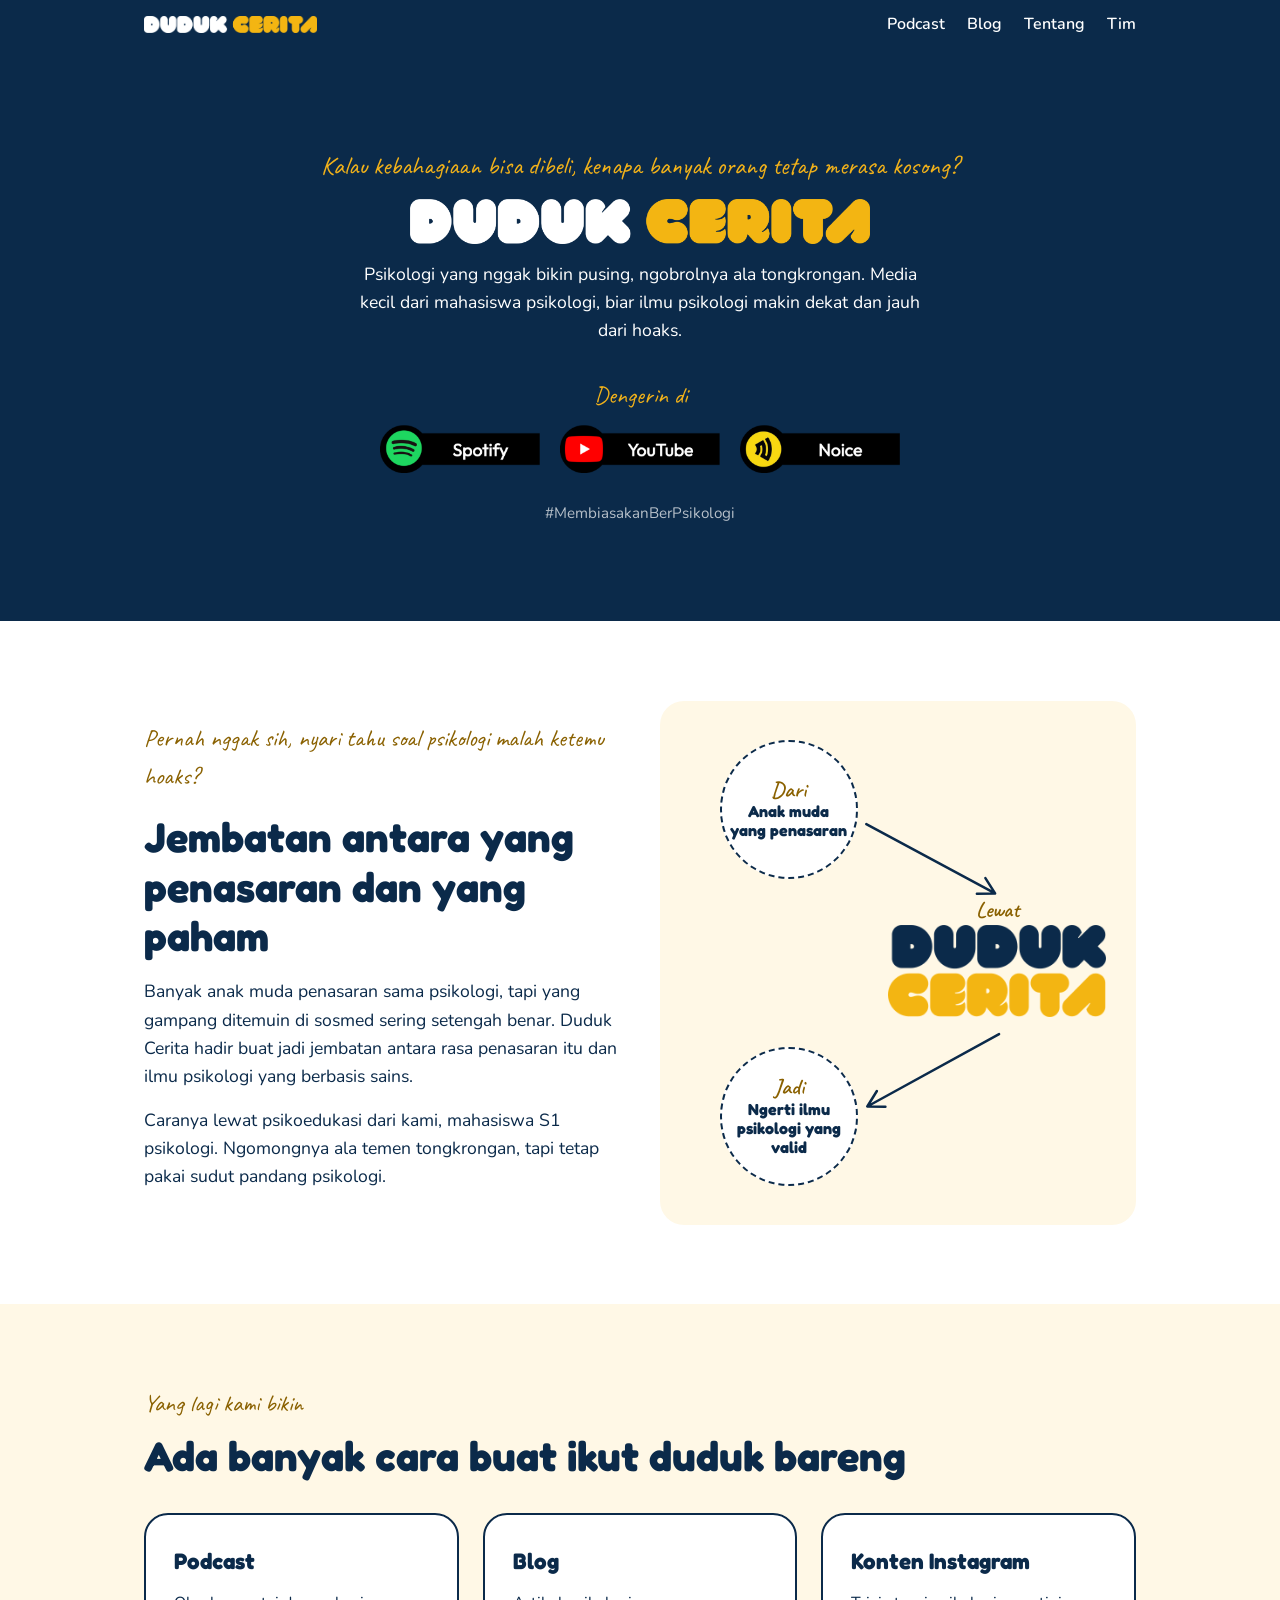
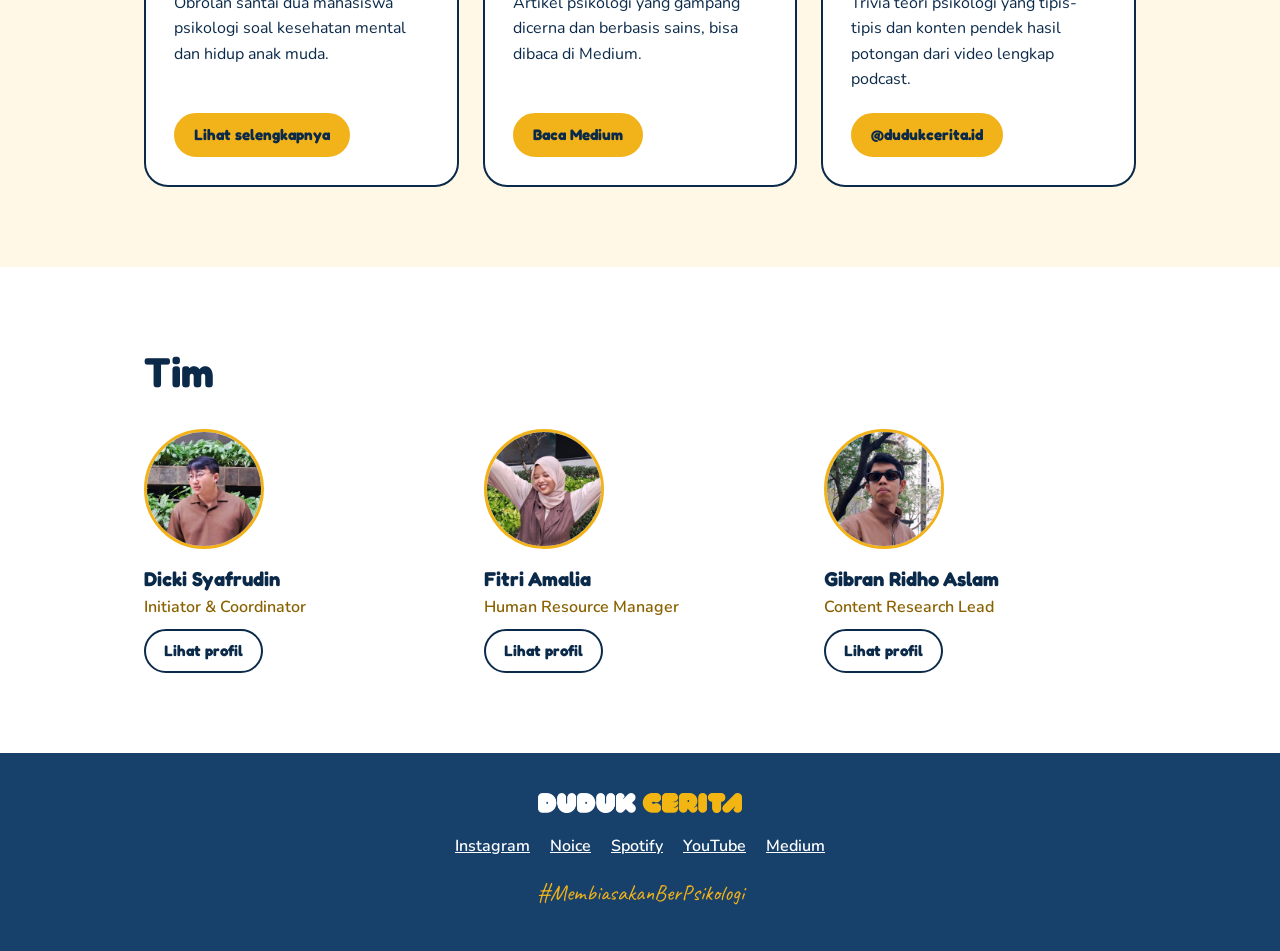
==== index.html @ e629bb5b "Add files via upload" ====
<!DOCTYPE html>
<html lang="id">
<head>
<meta charset="UTF-8">
<meta name="viewport" content="width=device-width, initial-scale=1">
<!-- EDIT: judul tab & deskripsi buat Google -->
<title>Duduk Cerita | Psikologi ala Tongkrongan</title>
<meta name="description" content="Media kecil dari mahasiswa psikologi. Podcast, tulisan, dan konten biar psikologi makin dekat dan jauh dari hoaks.">
<link href="https://fonts.googleapis.com/css2?family=Fredoka:wght@500;700&family=Nunito:wght@400;600&family=Caveat:wght@600&display=swap" rel="stylesheet">
<link rel="stylesheet" href="style.css">
</head>
<body>

<header class="nav">
  <div class="wadah">
    <a class="logo" href="index.html"><img src="assets/logo-nav.png" alt="Duduk Cerita"></a>
    <ul>
      <li><a href="podcast.html">Podcast</a></li>
      <li><a href="blog.html">Blog</a></li>
      <li><a href="index.html#tentang">Tentang</a></li>
      <li><a href="tim.html">Tim</a></li>
    </ul>
  </div>
</header>

<section class="hero" id="atas">
  <!-- EDIT: pertanyaan pancingan -->
  <p class="pancingan">Kalau kebahagiaan bisa dibeli, kenapa banyak orang tetap merasa kosong?</p>
  <!-- EDIT: judul -->
  <h1><img src="assets/logo-nav.png" alt="Duduk Cerita"></h1>
  <!-- EDIT: deskripsi -->
  <p class="deskripsi">Psikologi yang nggak bikin pusing, ngobrolnya ala tongkrongan. Media kecil dari mahasiswa psikologi, biar ilmu psikologi makin dekat dan jauh dari hoaks.</p>
  <!-- EDIT: link platform podcast (ganti href kalau ada yang berubah) -->
  <p class="dengerin">Dengerin di</p>
  <div class="platform">
    <a href="https://open.spotify.com/show/5ro07TWW1B1qlpnfPcXH9s" target="_blank" rel="noopener" aria-label="Dengerin di Spotify"><img src="assets/badge-spotify.png" alt="Spotify"></a>
    <a href="https://www.youtube.com/@dudukceritaid" target="_blank" rel="noopener" aria-label="Nonton di YouTube"><img src="assets/badge-youtube.png" alt="YouTube"></a>
    <a href="https://open.noice.id/catalog/bb728cef-943c-4de5-a036-f1ba72d7c10d" target="_blank" rel="noopener" aria-label="Dengerin di Noice"><img src="assets/badge-noice.png" alt="Noice"></a>
  </div>
  <div class="hashtag">#MembiasakanBerPsikologi</div>
</section>

<section class="tentang" id="tentang">
  <div class="wadah isi">
    <div class="teks">
      <!-- EDIT: kalimat pancingan -->
      <p class="catatan">Pernah nggak sih, nyari tahu soal psikologi malah ketemu hoaks?</p>
      <h2>Jembatan antara yang penasaran dan yang paham</h2>
      <!-- EDIT: misi, ubah sesuka lu -->
      <p>Banyak anak muda penasaran sama psikologi, tapi yang gampang ditemuin di sosmed sering setengah benar. Duduk Cerita hadir buat jadi jembatan antara rasa penasaran itu dan ilmu psikologi yang berbasis sains.</p>
      <p>Caranya lewat psikoedukasi dari kami, mahasiswa S1 psikologi. Ngomongnya ala temen tongkrongan, tapi tetap pakai sudut pandang psikologi.</p>
    </div>
    <!-- EDIT: isi tiap kotak boleh diubah -->
    <div class="jembatan">
      <div class="diagram">
        <!-- panah: jangan diubah kecuali paham SVG -->
        <svg class="panah" viewBox="0 0 440 480" aria-hidden="true">
          <path d="M188 100 L318 170 M299.6 170.3 L318 170 L308.2 154.5"/>
          <path d="M322 312 L189 385 M198.7 369.4 L189 385 L207.3 385.2"/>
        </svg>
        <p class="satu"><small>Dari</small>Anak muda yang penasaran</p>
        <div class="tengah">
          <small>Lewat</small>
          <!-- EDIT: logo 2 baris (assets/logo-tumpuk.png) -->
          <img src="assets/logo-tumpuk.png" alt="Duduk Cerita">
        </div>
        <p class="tiga"><small>Jadi</small>Ngerti ilmu psikologi yang valid</p>
      </div>
    </div>
  </div>
</section>

<section class="produk" id="produk">
  <div class="wadah">
    <p class="catatan">Yang lagi kami bikin</p>
    <h2>Ada banyak cara buat ikut duduk bareng</h2>
    <div class="kartu-grid">
      <article class="kartu">
        <h3>Podcast</h3>
        <!-- EDIT: deskripsi podcast -->
        <p>Obrolan santai dua mahasiswa psikologi soal kesehatan mental dan hidup anak muda.</p>
        <div class="aksi"><a class="btn isi kecil" href="podcast.html">Lihat selengkapnya</a></div>
      </article>
      <article class="kartu">
        <h3>Blog</h3>
        <!-- EDIT: deskripsi blog -->
        <p>Artikel psikologi yang gampang dicerna dan berbasis sains, bisa dibaca di Medium.</p>
        <div class="aksi"><a class="btn isi kecil" href="https://medium.com/" target="_blank" rel="noopener">Baca Medium</a></div>
      </article>
      <article class="kartu">
        <h3>Konten Instagram</h3>
        <!-- EDIT: deskripsi IG -->
        <p>Trivia teori psikologi yang tipis-tipis dan konten pendek hasil potongan dari video lengkap podcast.</p>
        <div class="aksi"><a class="btn isi kecil" href="https://instagram.com/dudukcerita.id" target="_blank" rel="noopener">@dudukcerita.id</a></div>
      </article>
    </div>
  </div>
</section>

<section id="tim">
  <div class="wadah">
    <h2>Tim</h2>
    <div class="tim-grid">
      <!-- EDIT: satu blok = satu orang. Foto: assets/foto-dicki.jpg -->
      <article class="orang">
        <div class="foto"><img src="assets/foto-dicki.jpg" alt="Dicki Syafrudin" width="600" height="600"></div>
        <h3>Dicki Syafrudin</h3>
        <p class="posisi">Initiator &amp; Coordinator</p>
        <a class="btn kecil" href="Tim-Dicki.html">Lihat profil</a>
      </article>

      <!-- EDIT: satu blok = satu orang. Foto: assets/foto-fitri.jpg -->
      <article class="orang">
        <div class="foto"><img src="assets/foto-fitri.jpg" alt="Fitri Amalia" width="600" height="600"></div>
        <h3>Fitri Amalia</h3>
        <p class="posisi">Human Resource Manager</p>
        <a class="btn kecil" href="Tim-Fitri.html">Lihat profil</a>
      </article>

      <!-- EDIT: satu blok = satu orang. Foto: assets/foto-gibran.jpg -->
      <article class="orang">
        <div class="foto"><img src="assets/foto-gibran.jpg" alt="Gibran Ridho Aslam" width="600" height="600"></div>
        <h3>Gibran Ridho Aslam</h3>
        <p class="posisi">Content Research Lead</p>
        <a class="btn kecil" href="Tim-Gibran.html">Lihat profil</a>
      </article>
    </div>
  </div>
</section>

<!-- Footer: sama di semua halaman -->
<footer>
  <a class="logo" href="index.html"><img src="assets/logo-nav.png" alt="Duduk Cerita"></a>
  <div class="sosmed">
    <a href="https://instagram.com/dudukcerita.id" target="_blank" rel="noopener">Instagram</a>
    <a href="https://open.noice.id/catalog/bb728cef-943c-4de5-a036-f1ba72d7c10d" target="_blank" rel="noopener">Noice</a>
    <a href="https://open.spotify.com/show/5ro07TWW1B1qlpnfPcXH9s" target="_blank" rel="noopener">Spotify</a>
    <a href="https://www.youtube.com/@dudukceritaid" target="_blank" rel="noopener">YouTube</a>
    <a href="https://medium.com/" target="_blank" rel="noopener">Medium</a>
  </div>
  <div class="hashtag">#MembiasakanBerPsikologi</div>
</footer>
</body>
</html>
---- style.css ----
/* ===== WARNA & FONT: ganti di sini aja, berlaku buat semua halaman ===== */
:root {
  --kuning: #F2B21A;
  --navy: #0B2A4A;
  --putih: #ffffff;
  --krem: #FFF8E6;
  --navy-lembut: #17406b;
  --font-judul: 'Fredoka', sans-serif;
  --font-isi: 'Nunito', sans-serif;
  --font-tulisan: 'Caveat', cursive;
}
* { box-sizing: border-box; }
html { scroll-behavior: smooth; scroll-padding-top: 72px; }
body { margin: 0; font-family: var(--font-isi); color: var(--navy); line-height: 1.6; }
img { max-width: 100%; display: block; }
a:focus-visible { outline: 3px solid var(--kuning); outline-offset: 3px; }
.wadah { max-width: 1040px; margin: 0 auto; padding: 0 24px; }
section { padding: 80px 0; }
h2 { font-family: var(--font-judul); font-size: clamp(1.8rem, 5vw, 2.6rem); line-height: 1.2; margin: 0 0 16px; }
.catatan { font-family: var(--font-tulisan); font-size: 1.5rem; color: #8a6100; margin: 0 0 8px; }
.btn { display: inline-block; font-family: var(--font-judul); font-weight: 700; padding: 12px 26px; border-radius: 999px; text-decoration: none; border: 2px solid var(--navy); color: var(--navy); }
.btn.isi { background: var(--kuning); border-color: var(--kuning); }
.btn.kecil { padding: 8px 18px; font-size: .95rem; }
.btn:hover { transform: translateY(-2px); }

/* NAV */
.nav { position: sticky; top: 0; z-index: 10; background: var(--navy); color: var(--putih); }
.nav .wadah { display: flex; align-items: center; justify-content: space-between; gap: 16px; flex-wrap: wrap; padding-top: 12px; padding-bottom: 12px; }
.logo { display: inline-flex; align-items: center; font-family: var(--font-judul); font-weight: 700; font-size: 1.3rem; color: var(--putih); text-decoration: none; }
.logo img { height: 17px; width: auto; max-width: none; }
footer .logo img { height: 20px; }
.hero h1 img { width: min(460px, 85%); height: auto; margin: 0 auto; }
.nav ul { display: flex; gap: 22px; list-style: none; margin: 0; padding: 0; flex-wrap: wrap; }
.nav ul a { color: var(--putih); text-decoration: none; font-weight: 600; }
.nav ul a:hover { color: var(--kuning); }

/* HERO */
.hero { background: var(--navy); color: var(--putih); text-align: center; padding: 96px 24px; }
.hero .pancingan { font-family: var(--font-tulisan); font-size: 1.6rem; color: var(--kuning); margin: 0 0 12px; }
.hero h1 { font-family: var(--font-judul); font-size: clamp(2.5rem, 8vw, 4.5rem); margin: 0 0 16px; }
.hero h1 span { color: var(--kuning); }
.hero p.deskripsi { max-width: 560px; margin: 0 auto 32px; font-size: 1.1rem; line-height: 1.6; }
.dengerin { font-family: var(--font-tulisan); font-size: 1.5rem; color: var(--kuning); margin: 0 0 10px; }
.platform { display: flex; gap: 20px; justify-content: center; align-items: center; flex-wrap: wrap; }
.platform a { display: block; border-radius: 999px; transition: transform .15s; }
.platform a:hover { transform: translateY(-3px); }
.platform img { height: 48px; width: auto; }
.hero .hashtag { margin-top: 28px; opacity: .7; font-size: .95rem; }

/* KEPALA HALAMAN (podcast, blog, tim) */
.kepala { background: var(--navy); color: var(--putih); padding: 56px 0 64px; }
.kepala h1 { font-family: var(--font-judul); font-size: clamp(2.2rem, 7vw, 3.6rem); line-height: 1.15; margin: 0 0 12px; }
.kepala p { max-width: 560px; margin: 0; }
.kepala .catatan { color: var(--kuning); }
.balik { display: inline-block; margin-bottom: 20px; color: var(--kuning); font-weight: 600; text-decoration: none; }
.halaman { background: var(--krem); padding: 56px 0 80px; }

/* TENTANG */
.tentang .isi { display: grid; grid-template-columns: 1fr 1fr; gap: 40px; align-items: stretch; }
.tentang .teks { display: flex; flex-direction: column; justify-content: center; }
.tentang p { margin: 0 0 16px; max-width: 60ch; }
.tentang .teks p:not(.catatan) { font-size: 1.1rem; }
/* DIAGRAM ZIG-ZAG: satu kotak dengan rasio tetap (440x480), semua posisi pakai persen biar skalanya ikut layar */
.jembatan { background: var(--krem); border-radius: 24px; padding: 24px 20px; container-type: inline-size; display: flex; align-items: center; justify-content: center; }
.diagram { position: relative; width: 100%; max-width: 440px; aspect-ratio: 440 / 480; }
.diagram > * { position: absolute; margin: 0; }
.diagram .panah { inset: 0; width: 100%; height: 100%; fill: none; stroke: var(--navy); stroke-width: 2.5px; stroke-linecap: round; stroke-linejoin: round; pointer-events: none; }
.diagram .panah path { vector-effect: non-scaling-stroke; }
.diagram p { width: 31.82%; aspect-ratio: 1; left: 9.09%; padding: 8px; display: flex; flex-direction: column; align-items: center; justify-content: center; text-align: center; background: var(--putih); border: 2px dashed var(--navy); border-radius: 50%; font-family: var(--font-judul); font-weight: 700; font-size: 1rem; font-size: clamp(.72rem, 3.7cqw, 1rem); line-height: 1.2; }
.diagram .satu { top: 3.12%; }
.diagram .tiga { top: 67.71%; }
.diagram small { display: block; font-family: var(--font-tulisan); font-size: 1.4rem; font-size: clamp(1.05rem, 5.1cqw, 1.4rem); font-weight: 600; color: #8a6100; line-height: 1.1; }
.diagram .tengah { left: 47.73%; top: 36.46%; width: 50%; text-align: center; }
.diagram .tengah img { width: 100%; margin-top: 2px; }

/* KARTU */
.produk { background: var(--krem); }
.kartu-grid { display: grid; grid-template-columns: repeat(auto-fit, minmax(280px, 1fr)); gap: 24px; margin-top: 32px; }
.kartu { background: var(--putih); border-radius: 24px; padding: 28px; display: flex; flex-direction: column; gap: 12px; border: 2px solid var(--navy); }
.kartu h3 { font-family: var(--font-judul); font-size: 1.4rem; margin: 0; }
.kartu p { margin: 0; }
.kartu .aksi { display: flex; gap: 10px; flex-wrap: wrap; margin-top: auto; padding-top: 8px; }

/* TIM */
.tim-grid { display: grid; grid-template-columns: repeat(auto-fit, minmax(230px, 1fr)); gap: 28px; margin-top: 32px; }
.orang h3 { font-family: var(--font-judul); margin: 0; font-size: 1.25rem; }
.orang .posisi { color: #8a6100; font-weight: 600; margin: 0 0 8px; }
.foto { width: 120px; height: 120px; border-radius: 50%; background: var(--kuning); color: var(--navy); font-family: var(--font-judul); font-weight: 700; font-size: 2.2rem; display: flex; align-items: center; justify-content: center; overflow: hidden; margin-bottom: 14px; border: 3px solid var(--kuning); }
.foto img { width: 100%; height: 100%; object-fit: cover; }
.profil { display: grid; grid-template-columns: 200px 1fr; gap: 40px; align-items: start; }
.profil .foto { width: 200px; height: 200px; font-size: 3.5rem; margin: 0; }
.profil h2 { margin-bottom: 4px; }
.profil h3 { font-family: var(--font-judul); font-size: 1.15rem; margin: 24px 0 6px; }
.profil p { margin: 0; max-width: 60ch; }
.profil p + p { margin-top: 12px; }
.peran { margin: 0; padding-left: 20px; max-width: 60ch; }
.peran li { margin-bottom: 6px; }
.peran li::marker { color: #8a6100; }
.profil .cerita { margin: 24px 0 0; max-width: 34rem; }
.cerita { font-family: var(--font-tulisan); font-size: 1.6rem; line-height: 1.3; border-left: 4px solid var(--kuning); padding-left: 14px; }

/* PODCAST: CTA platform di kepala halaman */
.kepala .dengerin { margin: 28px 0 10px; max-width: none; }
.kepala .platform { justify-content: flex-start; }

/* PODCAST: judul tiap bagian */
.bagian-judul { margin-bottom: 8px; }
.bagian-judul h2 { margin-bottom: 0; }

/* PODCAST: episode (3 kartu sejajar di desktop) */
.eps-grid { grid-template-columns: repeat(auto-fit, minmax(260px, 1fr)); }
.kartu .eps { font-family: var(--font-tulisan); font-size: 1.3rem; color: #8a6100; line-height: 1; margin: 0; }

/* PODCAST: video full (16:9) di kartu season */
.video { position: relative; aspect-ratio: 16 / 9; border-radius: 16px; overflow: hidden; background: var(--krem) url("assets/logo-tumpuk.png") center / 30% no-repeat; border: 2px solid var(--navy); }
.video iframe { position: absolute; inset: 0; width: 100%; height: 100%; border: 0; }

/* PODCAST: short video YouTube (rasio 9:16) */
.shorts { background: var(--putih); padding: 56px 0 80px; }
.shorts-grid { display: grid; grid-template-columns: repeat(5, 1fr); gap: 16px; margin-top: 28px; }
.short { position: relative; aspect-ratio: 9 / 16; border-radius: 20px; overflow: hidden; background: var(--krem) url("assets/logo-tumpuk.png") center / 60% no-repeat; border: 2px solid var(--navy); }
.short iframe { position: absolute; inset: 0; width: 100%; height: 100%; border: 0; }
.lihat-semua { margin-top: 28px; }

/* BLOG: ajakan ke Medium */
.lainnya { display: flex; align-items: center; justify-content: space-between; gap: 20px; flex-wrap: wrap; margin-top: 40px; padding: 28px; border-radius: 24px; background: var(--navy); color: var(--putih); }
.lainnya .catatan { color: var(--kuning); margin: 0; }
.lainnya-teks { margin: 0; font-size: 1.1rem; }

/* HALAMAN TIM */
.tim-utama { margin-top: 0; }
.tim-utama .orang { background: var(--putih); border: 2px solid var(--navy); border-radius: 24px; padding: 28px; }
.tim-lain { margin-top: 56px; }
.tim-lain .catatan { margin-bottom: 16px; }
.lain-grid { display: grid; grid-template-columns: repeat(auto-fit, minmax(200px, 1fr)); gap: 16px; }
.anggota { border-left: 4px solid var(--kuning); padding: 2px 0 2px 14px; }
.anggota h3 { font-family: var(--font-judul); font-size: 1.05rem; margin: 0; }
.anggota p { margin: 0; color: #8a6100; font-weight: 600; font-size: .95rem; }

/* FOOTER */
footer { background: var(--navy-lembut); color: var(--putih); text-align: center; padding: 40px 24px; }
footer .logo { display: inline-block; margin-bottom: 12px; }
footer .sosmed { display: flex; gap: 20px; justify-content: center; flex-wrap: wrap; margin-bottom: 16px; }
footer .sosmed a { color: var(--putih); font-weight: 600; }
footer .sosmed a:hover { color: var(--kuning); }
footer .hashtag { color: var(--kuning); font-family: var(--font-tulisan); font-size: 1.4rem; }

@media (max-width: 720px) {
  .tentang .isi, .profil { grid-template-columns: 1fr; }
  .profil .foto { width: 140px; height: 140px; font-size: 2.6rem; }
  section { padding: 56px 0; }
  .shorts-grid { display: flex; overflow-x: auto; scroll-snap-type: x mandatory; gap: 12px; margin-right: -24px; padding: 0 24px 12px 0; }
  .short { flex: 0 0 200px; scroll-snap-align: start; }
  .logo img { height: 15px; }
  footer .logo img { height: 18px; }
}
@media (prefers-reduced-motion: reduce) { html { scroll-behavior: auto; } .btn:hover, .platform a:hover { transform: none; } }
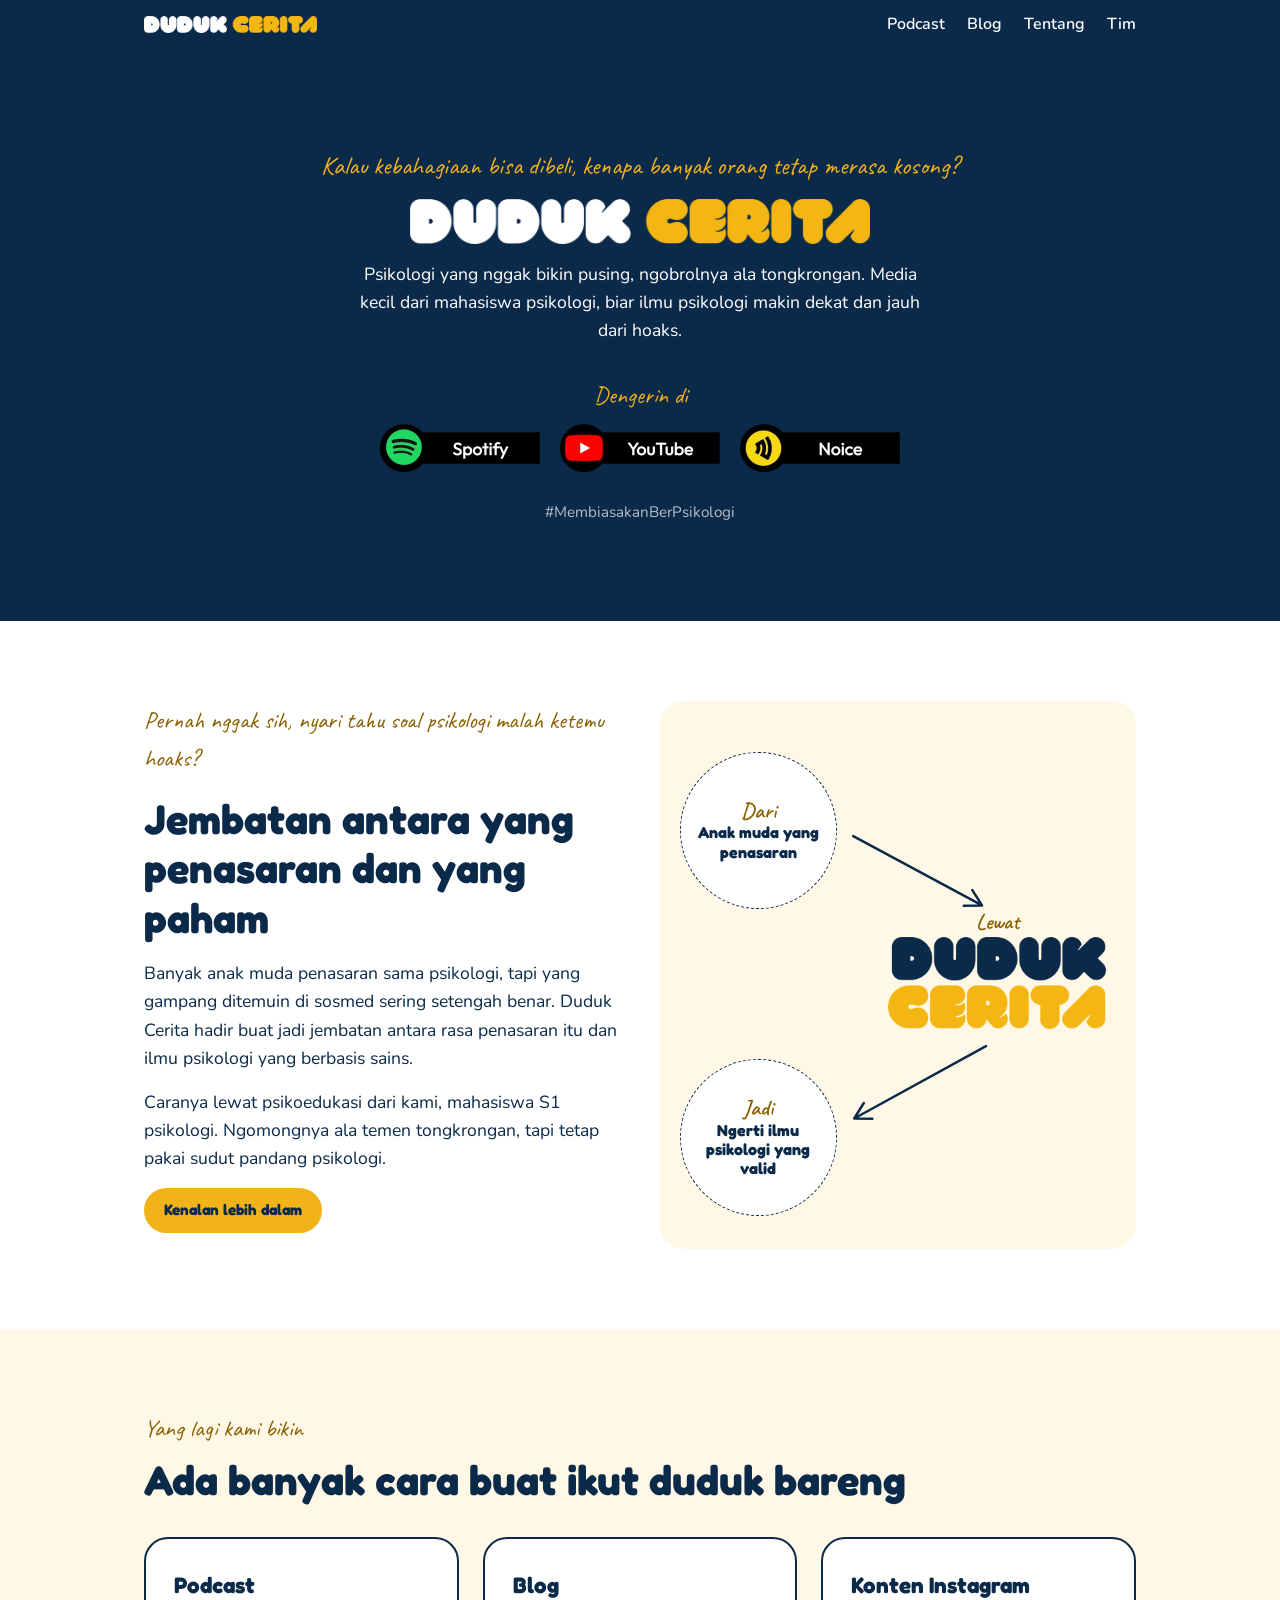
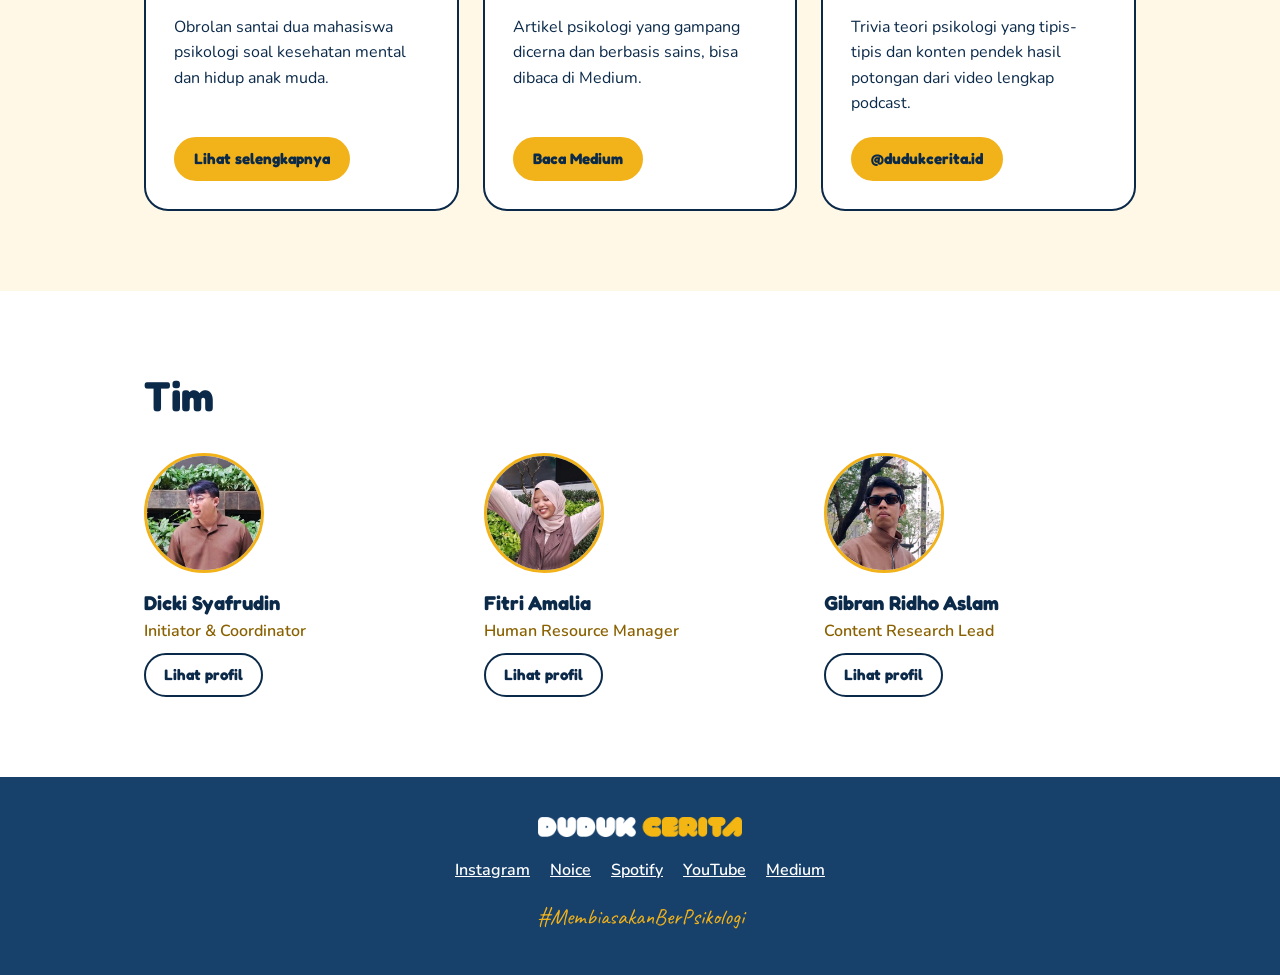
==== commit 1405aeba: "Add files via upload" ====
--- a/index.html
+++ b/index.html
@@ -6,18 +6,22 @@
 <!-- EDIT: judul tab & deskripsi buat Google -->
 <title>Duduk Cerita | Psikologi ala Tongkrongan</title>
 <meta name="description" content="Media kecil dari mahasiswa psikologi. Podcast, tulisan, dan konten biar psikologi makin dekat dan jauh dari hoaks.">
+<link rel="preconnect" href="https://fonts.googleapis.com">
+<link rel="preconnect" href="https://fonts.gstatic.com" crossorigin>
 <link href="https://fonts.googleapis.com/css2?family=Fredoka:wght@500;700&family=Nunito:wght@400;600&family=Caveat:wght@600&display=swap" rel="stylesheet">
-<link rel="stylesheet" href="style.css">
+<link rel="stylesheet" href="assets/styling/style.css">
+<script src="assets/js/site.js" defer></script>
 </head>
 <body>
 
 <header class="nav">
   <div class="wadah">
-    <a class="logo" href="index.html"><img src="assets/logo-nav.png" alt="Duduk Cerita"></a>
-    <ul>
+    <a class="logo" href="index.html"><img src="assets/image/logo/duduk-cerita-horizontal.webp" width="1000" height="98" alt="Duduk Cerita"></a>
+    <button class="burger" type="button" aria-label="Buka menu" aria-expanded="false" aria-controls="menu-nav"><span></span><span></span><span></span></button>
+    <ul id="menu-nav">
       <li><a href="podcast.html">Podcast</a></li>
       <li><a href="blog.html">Blog</a></li>
-      <li><a href="index.html#tentang">Tentang</a></li>
+      <li><a href="tentang.html">Tentang</a></li>
       <li><a href="tim.html">Tim</a></li>
     </ul>
   </div>
@@ -27,21 +31,21 @@
   <!-- EDIT: pertanyaan pancingan -->
   <p class="pancingan">Kalau kebahagiaan bisa dibeli, kenapa banyak orang tetap merasa kosong?</p>
   <!-- EDIT: judul -->
-  <h1><img src="assets/logo-nav.png" alt="Duduk Cerita"></h1>
+  <h1><img src="assets/image/logo/duduk-cerita-horizontal.webp" width="1000" height="98" alt="Duduk Cerita"></h1>
   <!-- EDIT: deskripsi -->
   <p class="deskripsi">Psikologi yang nggak bikin pusing, ngobrolnya ala tongkrongan. Media kecil dari mahasiswa psikologi, biar ilmu psikologi makin dekat dan jauh dari hoaks.</p>
   <!-- EDIT: link platform podcast (ganti href kalau ada yang berubah) -->
   <p class="dengerin">Dengerin di</p>
   <div class="platform">
-    <a href="https://open.spotify.com/show/5ro07TWW1B1qlpnfPcXH9s" target="_blank" rel="noopener" aria-label="Dengerin di Spotify"><img src="assets/badge-spotify.png" alt="Spotify"></a>
-    <a href="https://www.youtube.com/@dudukceritaid" target="_blank" rel="noopener" aria-label="Nonton di YouTube"><img src="assets/badge-youtube.png" alt="YouTube"></a>
-    <a href="https://open.noice.id/catalog/bb728cef-943c-4de5-a036-f1ba72d7c10d" target="_blank" rel="noopener" aria-label="Dengerin di Noice"><img src="assets/badge-noice.png" alt="Noice"></a>
+    <a href="https://open.spotify.com/show/5ro07TWW1B1qlpnfPcXH9s" target="_blank" rel="noopener" aria-label="Dengerin di Spotify"><img src="assets/image/badge/spotify.webp" width="320" height="96" alt="Spotify"></a>
+    <a href="https://www.youtube.com/@dudukceritaid" target="_blank" rel="noopener" aria-label="Nonton di YouTube"><img src="assets/image/badge/youtube.webp" width="320" height="96" alt="YouTube"></a>
+    <a href="https://open.noice.id/catalog/bb728cef-943c-4de5-a036-f1ba72d7c10d" target="_blank" rel="noopener" aria-label="Dengerin di Noice"><img src="assets/image/badge/noice.webp" width="320" height="96" alt="Noice"></a>
   </div>
   <div class="hashtag">#MembiasakanBerPsikologi</div>
 </section>
 
 <section class="tentang" id="tentang">
-  <div class="wadah isi">
+  <div class="wadah tentang-grid">
     <div class="teks">
       <!-- EDIT: kalimat pancingan -->
       <p class="catatan">Pernah nggak sih, nyari tahu soal psikologi malah ketemu hoaks?</p>
@@ -49,6 +53,7 @@
       <!-- EDIT: misi, ubah sesuka lu -->
       <p>Banyak anak muda penasaran sama psikologi, tapi yang gampang ditemuin di sosmed sering setengah benar. Duduk Cerita hadir buat jadi jembatan antara rasa penasaran itu dan ilmu psikologi yang berbasis sains.</p>
       <p>Caranya lewat psikoedukasi dari kami, mahasiswa S1 psikologi. Ngomongnya ala temen tongkrongan, tapi tetap pakai sudut pandang psikologi.</p>
+      <p><a class="btn isi kecil" href="tentang.html">Kenalan lebih dalam</a></p>
     </div>
     <!-- EDIT: isi tiap kotak boleh diubah -->
     <div class="jembatan">
@@ -61,8 +66,8 @@
         <p class="satu"><small>Dari</small>Anak muda yang penasaran</p>
         <div class="tengah">
           <small>Lewat</small>
-          <!-- EDIT: logo 2 baris (assets/logo-tumpuk.png) -->
-          <img src="assets/logo-tumpuk.png" alt="Duduk Cerita">
+          <!-- EDIT: logo 2 baris (assets/image/logo/duduk-cerita-tumpuk.webp) -->
+          <img src="assets/image/logo/duduk-cerita-tumpuk.webp" width="640" height="271" alt="Duduk Cerita" loading="lazy">
         </div>
         <p class="tiga"><small>Jadi</small>Ngerti ilmu psikologi yang valid</p>
       </div>
@@ -101,25 +106,25 @@
   <div class="wadah">
     <h2>Tim</h2>
     <div class="tim-grid">
-      <!-- EDIT: satu blok = satu orang. Foto: assets/foto-dicki.jpg -->
+      <!-- EDIT: satu blok = satu orang. Foto: assets/image/tim/dicki.webp -->
       <article class="orang">
-        <div class="foto"><img src="assets/foto-dicki.jpg" alt="Dicki Syafrudin" width="600" height="600"></div>
+        <div class="foto"><img src="assets/image/tim/dicki.webp" alt="Dicki Syafrudin" width="400" height="400" loading="lazy"></div>
         <h3>Dicki Syafrudin</h3>
         <p class="posisi">Initiator &amp; Coordinator</p>
         <a class="btn kecil" href="Tim-Dicki.html">Lihat profil</a>
       </article>
 
-      <!-- EDIT: satu blok = satu orang. Foto: assets/foto-fitri.jpg -->
+      <!-- EDIT: satu blok = satu orang. Foto: assets/image/tim/fitri.webp -->
       <article class="orang">
-        <div class="foto"><img src="assets/foto-fitri.jpg" alt="Fitri Amalia" width="600" height="600"></div>
+        <div class="foto"><img src="assets/image/tim/fitri.webp" alt="Fitri Amalia" width="400" height="400" loading="lazy"></div>
         <h3>Fitri Amalia</h3>
         <p class="posisi">Human Resource Manager</p>
         <a class="btn kecil" href="Tim-Fitri.html">Lihat profil</a>
       </article>
 
-      <!-- EDIT: satu blok = satu orang. Foto: assets/foto-gibran.jpg -->
+      <!-- EDIT: satu blok = satu orang. Foto: assets/image/tim/gibran.webp -->
       <article class="orang">
-        <div class="foto"><img src="assets/foto-gibran.jpg" alt="Gibran Ridho Aslam" width="600" height="600"></div>
+        <div class="foto"><img src="assets/image/tim/gibran.webp" alt="Gibran Ridho Aslam" width="400" height="400" loading="lazy"></div>
         <h3>Gibran Ridho Aslam</h3>
         <p class="posisi">Content Research Lead</p>
         <a class="btn kecil" href="Tim-Gibran.html">Lihat profil</a>
@@ -130,7 +135,7 @@
 
 <!-- Footer: sama di semua halaman -->
 <footer>
-  <a class="logo" href="index.html"><img src="assets/logo-nav.png" alt="Duduk Cerita"></a>
+  <a class="logo" href="index.html"><img src="assets/image/logo/duduk-cerita-horizontal.webp" width="1000" height="98" alt="Duduk Cerita" loading="lazy"></a>
   <div class="sosmed">
     <a href="https://instagram.com/dudukcerita.id" target="_blank" rel="noopener">Instagram</a>
     <a href="https://open.noice.id/catalog/bb728cef-943c-4de5-a036-f1ba72d7c10d" target="_blank" rel="noopener">Noice</a>
--- a/assets/styling/style.css
+++ b/assets/styling/style.css
@@ -0,0 +1,281 @@
+/* ===== WARNA & FONT: ganti di sini aja, berlaku buat semua halaman ===== */
+:root {
+  --kuning: #F2B21A;
+  --navy: #0B2A4A;
+  --navy-lembut: #17406b;
+  --putih: #ffffff;
+  --krem: #FFF8E6;
+  --emas: #8a6100;            /* teks aksen di atas latar terang */
+  --radius: 24px;
+  --font-judul: 'Fredoka', sans-serif;
+  --font-isi: 'Nunito', sans-serif;
+  --font-tulisan: 'Caveat', cursive;
+}
+
+/* ===== DASAR ===== */
+* { box-sizing: border-box; }
+html { scroll-behavior: smooth; scroll-padding-top: 72px; }
+body { margin: 0; font-family: var(--font-isi); color: var(--navy); line-height: 1.6; }
+img { max-width: 100%; height: auto; display: block; }
+h1, h2, h3 { font-family: var(--font-judul); }
+h2 { font-size: clamp(1.8rem, 5vw, 2.6rem); line-height: 1.2; margin: 0 0 16px; }
+h3 { margin: 0; }
+:is(a, button, summary):focus-visible { outline: 3px solid var(--kuning); outline-offset: 3px; }
+section { padding: 80px 0; }
+.wadah { max-width: 1040px; margin: 0 auto; padding: 0 24px; }
+
+/* tulisan tangan kecil di atas judul */
+.catatan { font-family: var(--font-tulisan); font-size: 1.5rem; color: var(--emas); margin: 0 0 8px; }
+
+/* tombol */
+.btn { display: inline-block; font-family: var(--font-judul); font-weight: 700; padding: 12px 26px; border-radius: 999px; text-decoration: none; border: 2px solid var(--navy); color: var(--navy); }
+.btn.isi { background: var(--kuning); border-color: var(--kuning); }
+.btn.kecil { padding: 8px 18px; font-size: .95rem; }
+.btn:hover, .tab:hover, .carousel-kontrol button:hover { transform: translateY(-2px); }
+
+/* pola yang dipakai bareng: kotak putih/krem bergaris navy */
+.kartu, .stat, .interaktif, .core-kartu, .tim-utama .orang { border: 2px solid var(--navy); border-radius: var(--radius); }
+
+/* latar section */
+.halaman { background: var(--krem); padding: 56px 0 80px; }
+.produk { background: var(--krem); }
+.alur, .fakta, .dokumentasi, .shorts { background: var(--putih); }
+.dokumentasi, .shorts { padding: 56px 0 80px; }
+.bagian-judul { margin-bottom: 8px; }
+.bagian-judul h2 { margin-bottom: 0; }
+
+/* ===== NAV ===== */
+.nav { position: sticky; top: 0; z-index: 10; background: var(--navy); color: var(--putih); }
+.nav .wadah { display: flex; align-items: center; justify-content: space-between; flex-wrap: wrap; gap: 16px; padding-top: 12px; padding-bottom: 12px; }
+.nav ul { display: flex; flex-wrap: wrap; gap: 22px; list-style: none; margin: 0; padding: 0; }
+.nav ul a { color: var(--putih); text-decoration: none; font-weight: 600; }
+.nav ul a:hover { color: var(--kuning); }
+.logo { display: inline-flex; align-items: center; }
+.logo img { height: 17px; width: auto; max-width: none; }
+
+/* hamburger (cuma muncul di HP) */
+.burger { display: none; flex-direction: column; align-items: center; justify-content: center; gap: 5px; width: 44px; height: 44px; padding: 0; border: 2px solid var(--kuning); border-radius: 12px; background: transparent; cursor: pointer; }
+.burger:focus-visible { outline-color: var(--putih); }
+.burger span { display: block; width: 20px; height: 2.5px; border-radius: 2px; background: var(--kuning); transition: transform .2s, opacity .2s; }
+.nav.buka .burger span:nth-child(1) { transform: translateY(7.5px) rotate(45deg); }
+.nav.buka .burger span:nth-child(2) { opacity: 0; }
+.nav.buka .burger span:nth-child(3) { transform: translateY(-7.5px) rotate(-45deg); }
+
+/* ===== HERO (index) ===== */
+.hero { background: var(--navy); color: var(--putih); text-align: center; padding: 96px 24px; }
+.hero .pancingan { font-family: var(--font-tulisan); font-size: 1.6rem; color: var(--kuning); margin: 0 0 12px; }
+.hero h1 { margin: 0 0 16px; }
+.hero h1 img { width: min(460px, 85%); height: auto; margin: 0 auto; }
+.hero .deskripsi { max-width: 560px; margin: 0 auto 32px; font-size: 1.1rem; }
+.hero .hashtag { margin-top: 28px; opacity: .7; font-size: .95rem; }
+.dengerin { font-family: var(--font-tulisan); font-size: 1.5rem; color: var(--kuning); margin: 0 0 10px; }
+.platform { display: flex; flex-wrap: wrap; gap: 20px; justify-content: center; align-items: center; }
+.platform a { display: block; border-radius: 999px; transition: transform .15s; }
+.platform a:hover { transform: translateY(-3px); }
+.platform img { height: 48px; width: auto; }
+
+/* ===== KEPALA HALAMAN (podcast, blog, tim, tentang) ===== */
+.kepala { background: var(--navy); color: var(--putih); padding: 56px 0 64px; }
+.kepala h1 { font-size: clamp(2.2rem, 7vw, 3.6rem); line-height: 1.15; margin: 0 0 12px; }
+.kepala p { max-width: 560px; margin: 0; }
+.kepala .catatan { color: var(--kuning); }
+.kepala .dengerin { margin: 28px 0 10px; max-width: none; }
+.kepala .platform { justify-content: flex-start; }
+.balik { display: inline-block; margin-bottom: 20px; color: var(--kuning); font-weight: 600; text-decoration: none; }
+
+/* ===== INDEX: TENTANG + DIAGRAM ===== */
+.tentang-grid { display: grid; grid-template-columns: 1fr 1fr; gap: 40px; }
+.tentang .teks { display: flex; flex-direction: column; justify-content: center; }
+.tentang .teks .btn { align-self: flex-start; }
+.tentang p { margin: 0 0 16px; max-width: 60ch; }
+.tentang .teks p:not(.catatan) { font-size: 1.1rem; }
+
+/* diagram zig-zag: kotak rasio tetap (440x480), posisi pakai persen biar skalanya ikut layar */
+.jembatan { display: flex; align-items: center; justify-content: center; container-type: inline-size; padding: 24px 20px; background: var(--krem); border-radius: var(--radius); }
+.diagram { position: relative; width: 100%; max-width: 440px; aspect-ratio: 440 / 480; }
+.diagram > * { position: absolute; margin: 0; }
+.diagram .panah { inset: 0; width: 100%; height: 100%; fill: none; stroke: var(--navy); stroke-width: 2.5px; stroke-linecap: round; stroke-linejoin: round; pointer-events: none; transform: translateX(-3%); }
+.diagram .panah path { vector-effect: non-scaling-stroke; }
+.diagram p { display: flex; flex-direction: column; align-items: center; justify-content: center; width: 31.82%; aspect-ratio: 1; padding: 8px; text-align: center; background: var(--putih); border: 1px dashed var(--navy); border-radius: 50%; font-family: var(--font-judul); font-weight: 700; font-size: clamp(.72rem, 3.7cqw, 1rem); line-height: 1.2; }
+.diagram .satu { top: 3.12%; box-sizing: content-box; }
+.diagram .tiga { top: 67.71%; box-sizing: content-box; }
+.diagram small { display: block; font-family: var(--font-tulisan); font-size: clamp(1.05rem, 5.1cqw, 1.4rem); font-weight: 600; color: var(--emas); line-height: 1.1; }
+.diagram .tengah { left: 47.73%; top: 36.46%; width: 50%; text-align: center; }
+.diagram .tengah img { width: 100%; margin-top: 2px; }
+
+/* ===== KARTU ===== */
+.kartu-grid { display: grid; grid-template-columns: repeat(auto-fit, minmax(280px, 1fr)); gap: 24px; margin-top: 32px; }
+.kartu { display: flex; flex-direction: column; gap: 12px; padding: 28px; background: var(--putih); }
+.kartu h3 { font-size: 1.4rem; }
+.kartu p { margin: 0; }
+.kartu ol { margin: 0; padding-left: 20px; }
+.kartu li { margin-bottom: 6px; }
+.kartu li::marker { color: var(--emas); font-weight: 700; }
+.alur .kartu { background: var(--krem); }
+.kartu .aksi { display: flex; flex-wrap: wrap; gap: 10px; margin-top: auto; padding-top: 8px; }
+
+/* ===== TIM ===== */
+.tim-grid { display: grid; grid-template-columns: repeat(auto-fit, minmax(230px, 1fr)); gap: 28px; margin-top: 32px; }
+.tim-utama { margin-top: 0; }
+.tim-utama .orang { padding: 28px; background: var(--putih); }
+.orang h3 { font-size: 1.25rem; }
+.orang .posisi { color: var(--emas); font-weight: 600; margin: 0 0 8px; }
+.foto { display: flex; align-items: center; justify-content: center; width: 120px; height: 120px; margin-bottom: 14px; overflow: hidden; border-radius: 50%; border: 3px solid var(--kuning); background: var(--kuning); }
+.foto img { width: 100%; height: 100%; object-fit: cover; }
+.tim-lain { margin-top: 56px; }
+.tim-lain .catatan { margin-bottom: 16px; }
+.lain-grid { display: grid; grid-template-columns: repeat(auto-fit, minmax(200px, 1fr)); gap: 16px; }
+.anggota { padding: 2px 0 2px 14px; border-left: 4px solid var(--kuning); }
+.anggota h3 { font-size: 1.05rem; }
+.anggota p { margin: 0; color: var(--emas); font-weight: 600; font-size: .95rem; }
+
+/* halaman profil satu orang */
+.profil { display: grid; grid-template-columns: 200px 1fr; gap: 40px; align-items: start; }
+.profil .foto { width: 200px; height: 200px; margin: 0; }
+.profil h2 { margin-bottom: 4px; }
+.profil h3 { font-size: 1.15rem; margin: 24px 0 6px; }
+.profil p { margin: 0; max-width: 60ch; }
+.profil p + p { margin-top: 12px; }
+.peran { margin: 0; padding-left: 20px; max-width: 60ch; }
+.peran li { margin-bottom: 6px; }
+.peran li::marker, .core-kartu li::marker { color: var(--emas); }
+.cerita { font-family: var(--font-tulisan); font-size: 1.6rem; line-height: 1.3; padding-left: 14px; border-left: 4px solid var(--kuning); }
+.profil .cerita { margin: 24px 0 0; max-width: 34rem; }
+
+/* carousel dokumentasi */
+.carousel { margin-top: 28px; }
+.carousel-track { display: flex; gap: 16px; padding-bottom: 4px; overflow-x: auto; scroll-snap-type: x mandatory; scroll-behavior: smooth; scrollbar-width: none; }
+.carousel-track::-webkit-scrollbar { display: none; }
+.slide { flex: 0 0 min(440px, 82%); scroll-snap-align: start; margin: 0; overflow: hidden; background: var(--krem); border: 2px solid var(--navy); border-radius: var(--radius); }
+.slide-foto { aspect-ratio: 4 / 3; background: var(--krem) url("../image/logo/duduk-cerita-tumpuk.webp") center / 35% no-repeat; }
+.slide-foto img { width: 100%; height: 100%; object-fit: cover; }
+.slide figcaption { padding: 14px 18px 16px; font-weight: 600; }
+.slide figcaption small { display: block; font-family: var(--font-tulisan); font-size: 1.3rem; color: var(--emas); line-height: 1.1; }
+.carousel-kontrol { display: flex; gap: 10px; margin-top: 18px; }
+.carousel-kontrol button { width: 46px; height: 46px; border-radius: 50%; border: 2px solid var(--navy); background: var(--kuning); color: var(--navy); font-size: 1.3rem; font-weight: 700; cursor: pointer; }
+.carousel-kontrol button:focus-visible { outline-color: var(--navy); }
+
+/* ===== PODCAST ===== */
+.kartu .eps { font-family: var(--font-tulisan); font-size: 1.3rem; color: var(--emas); line-height: 1; }
+.eps-grid { grid-template-columns: repeat(auto-fit, minmax(260px, 1fr)); }
+.video, .short { position: relative; overflow: hidden; border: 2px solid var(--navy); background: var(--krem) url("../image/logo/duduk-cerita-tumpuk.webp") center / 30% no-repeat; }
+.video { aspect-ratio: 16 / 9; border-radius: 16px; }
+.short { aspect-ratio: 9 / 16; border-radius: 20px; background-size: 60%; }
+.video iframe, .short iframe { position: absolute; inset: 0; width: 100%; height: 100%; border: 0; }
+.shorts-grid { display: grid; grid-template-columns: repeat(5, 1fr); gap: 16px; margin-top: 28px; }
+.lihat-semua { margin-top: 28px; }
+
+/* ===== BLOG ===== */
+.lainnya { display: flex; flex-wrap: wrap; align-items: center; justify-content: space-between; gap: 20px; margin-top: 40px; padding: 28px; border-radius: var(--radius); background: var(--navy); color: var(--putih); }
+.lainnya .catatan { color: var(--kuning); margin: 0; }
+.lainnya-teks { margin: 0; font-size: 1.1rem; }
+
+/* ===== FOOTER ===== */
+footer { background: var(--navy-lembut); color: var(--putih); text-align: center; padding: 40px 24px; }
+footer .logo { display: inline-block; margin-bottom: 12px; }
+footer .logo img { height: 20px; }
+footer .sosmed { display: flex; flex-wrap: wrap; gap: 20px; justify-content: center; margin-bottom: 16px; }
+footer .sosmed a { color: var(--putih); font-weight: 600; }
+footer .sosmed a:hover { color: var(--kuning); }
+footer .hashtag { color: var(--kuning); font-family: var(--font-tulisan); font-size: 1.4rem; }
+
+/* ===== HALAMAN TENTANG ===== */
+.cerita-awal { display: grid; grid-template-columns: 1fr 1fr; gap: 40px; align-items: start; }
+.cerita-awal h2 { font-size: clamp(2.6rem, 7vw, 4.4rem); line-height: 1.05; margin-bottom: 0; }
+.cerita-awal p { margin: 0 0 16px; max-width: 60ch; font-size: 1.1rem; }
+.cerita-awal .cerita { font-size: 1.8rem; }
+
+/* tab: dipakai di data dan beda psikolog/psikiater */
+.tabs { display: flex; flex-wrap: wrap; gap: 10px; margin-top: 28px; }
+.tab { padding: 10px 22px; border-radius: 999px; border: 2px solid var(--navy); background: var(--putih); color: var(--navy); font-family: var(--font-judul); font-weight: 700; font-size: 1rem; cursor: pointer; }
+.tab span { margin-right: 6px; font-family: var(--font-tulisan); font-size: 1.3rem; color: var(--emas); }
+.tab[aria-selected="true"] { background: var(--navy); color: var(--putih); }
+.tab[aria-selected="true"] span { color: var(--kuning); }
+.panel { margin-top: 24px; animation: muncul .35s ease; }
+.panel[hidden] { display: none; }
+@keyframes muncul { from { opacity: 0; transform: translateY(8px); } }
+
+/* kartu angka */
+.stat-grid { display: grid; grid-template-columns: repeat(auto-fit, minmax(240px, 1fr)); gap: 20px; }
+.stat { display: flex; flex-direction: column; gap: 8px; padding: 24px; background: var(--krem); }
+.stat p { margin: 0; }
+.angka { align-self: flex-start; white-space: nowrap; font-family: var(--font-judul); font-weight: 700; font-size: clamp(2rem, 6vw, 2.6rem); line-height: 1; background: linear-gradient(transparent 62%, var(--kuning) 62%); }
+.sumber { margin: auto 0 0; padding-top: 4px; font-size: .85rem; opacity: .75; }
+.stat details { font-size: .9rem; }
+.stat summary { cursor: pointer; font-weight: 700; color: var(--emas); }
+.stat details p { margin-top: 6px; }
+
+/* bar perbandingan + toggle */
+.bar { height: 20px; overflow: hidden; background: var(--putih); border: 2px solid var(--navy); border-radius: 999px; }
+.bar i { display: block; width: var(--w); height: 100%; background: var(--kuning); border-right: 2px solid var(--navy); transition: width .9s cubic-bezier(.2, .8, .2, 1); }
+.bar-baris { margin-top: 10px; }
+.bar-baris small { display: block; margin-bottom: 4px; font-weight: 600; font-size: .85rem; }
+.interaktif { margin-top: 20px; padding: 24px; background: var(--krem); }
+.interaktif h3 { font-size: 1.2rem; margin-bottom: 12px; }
+.seg { display: inline-flex; flex-wrap: wrap; overflow: hidden; background: var(--putih); border: 2px solid var(--navy); border-radius: 999px; }
+.seg button { padding: 8px 18px; border: 0; background: transparent; color: var(--navy); font-family: var(--font-judul); font-weight: 700; font-size: .95rem; cursor: pointer; }
+.seg button[aria-pressed="true"] { background: var(--kuning); }
+.besar { margin: 18px 0 10px; font-family: var(--font-judul); font-weight: 700; font-size: clamp(2.4rem, 8vw, 3.4rem); line-height: 1; }
+.penjelas { margin: 12px 0 0; max-width: 62ch; min-height: 3.2em; }
+.interaktif .sumber { margin-top: 8px; padding-top: 0; }
+
+/* kotak "makanya Duduk Cerita hadir" */
+.hadir { padding: 32px; border-radius: var(--radius); background: var(--navy); color: var(--putih); }
+.hadir .catatan { color: var(--kuning); }
+.hadir h3 { margin-bottom: 12px; font-size: clamp(1.4rem, 4vw, 1.9rem); line-height: 1.25; }
+.hadir p:not(.catatan) { margin: 0 0 12px; max-width: 62ch; font-size: 1.05rem; }
+.aksi-baris { display: flex; flex-wrap: wrap; gap: 12px; margin-top: 20px; }
+.hadir .btn:not(.isi) { color: var(--putih); border-color: var(--putih); }
+
+/* psikolog vs psikiater */
+.beda-dl { display: grid; grid-template-columns: 170px 1fr; gap: 12px 20px; margin: 0; }
+.beda-dl dt { font-family: var(--font-judul); font-weight: 700; color: var(--emas); }
+.beda-dl dd { margin: 0; }
+
+/* kartu C.O.R.E (bisa dibuka-tutup) */
+.core-kartu { overflow: hidden; background: var(--putih); }
+.core-kartu summary { display: flex; align-items: center; gap: 14px; padding: 18px 24px; list-style: none; cursor: pointer; font-family: var(--font-judul); font-weight: 700; font-size: 1.25rem; }
+.core-kartu summary::-webkit-details-marker { display: none; }
+.core-kartu summary::after { content: "+"; margin-left: auto; font-size: 1.6rem; line-height: 1; transition: transform .2s; }
+.core-kartu[open] summary::after { transform: rotate(45deg); }
+.core-kartu summary:hover { color: var(--emas); }
+.core-kartu summary:focus-visible { outline-offset: -6px; border-radius: var(--radius); }
+.core-grid { display: grid; grid-template-columns: 1fr 1fr; gap: 20px; margin-top: 28px; align-items: start; }
+.core-kartu .no { display: flex; align-items: center; justify-content: center; flex: none; width: 56px; height: 56px; border-radius: 50%; background: var(--kuning); font-size: 1.8rem; }
+.core-kartu ul { margin: 0; padding: 0 24px 22px 44px; }
+.core-kartu li { margin-bottom: 6px; }
+
+/* batasan + CTA */
+.batas { background: var(--navy); color: var(--putih); }
+.batas .catatan { color: var(--kuning); }
+.batas p { max-width: 62ch; }
+.cta-tengah { text-align: center; }
+.cta-tengah .aksi-baris { justify-content: center; }
+
+/* ===== HP ===== */
+@media (max-width: 720px) {
+  section { padding: 56px 0; }
+  .logo img { height: 15px; }
+  footer .logo img { height: 18px; }
+
+  .burger { display: flex; }
+  .nav ul { display: none; flex-direction: column; flex-wrap: nowrap; gap: 0; width: 100%; padding-top: 8px; }
+  .nav.buka ul { display: flex; }
+  .nav ul li + li { border-top: 1px solid rgba(255, 255, 255, .15); }
+  .nav ul a { display: block; padding: 14px 4px; font-size: 1.05rem; }
+
+  .tentang-grid, .cerita-awal, .profil, .core-grid { grid-template-columns: 1fr; }
+  .profil .foto { width: 140px; height: 140px; }
+  .beda-dl { grid-template-columns: 1fr; gap: 2px; }
+  .beda-dl dd { margin-bottom: 10px; }
+
+  .shorts-grid { display: flex; gap: 12px; margin-right: -24px; padding: 0 24px 12px 0; overflow-x: auto; scroll-snap-type: x mandatory; }
+  .short { flex: 0 0 200px; scroll-snap-align: start; }
+}
+
+/* ===== PENGGUNA YANG MATIIN ANIMASI ===== */
+@media (prefers-reduced-motion: reduce) {
+  html, .carousel-track { scroll-behavior: auto; }
+  *, *::before, *::after { animation: none !important; transition: none !important; }
+  .btn:hover, .tab:hover, .platform a:hover, .carousel-kontrol button:hover { transform: none; }
+}
